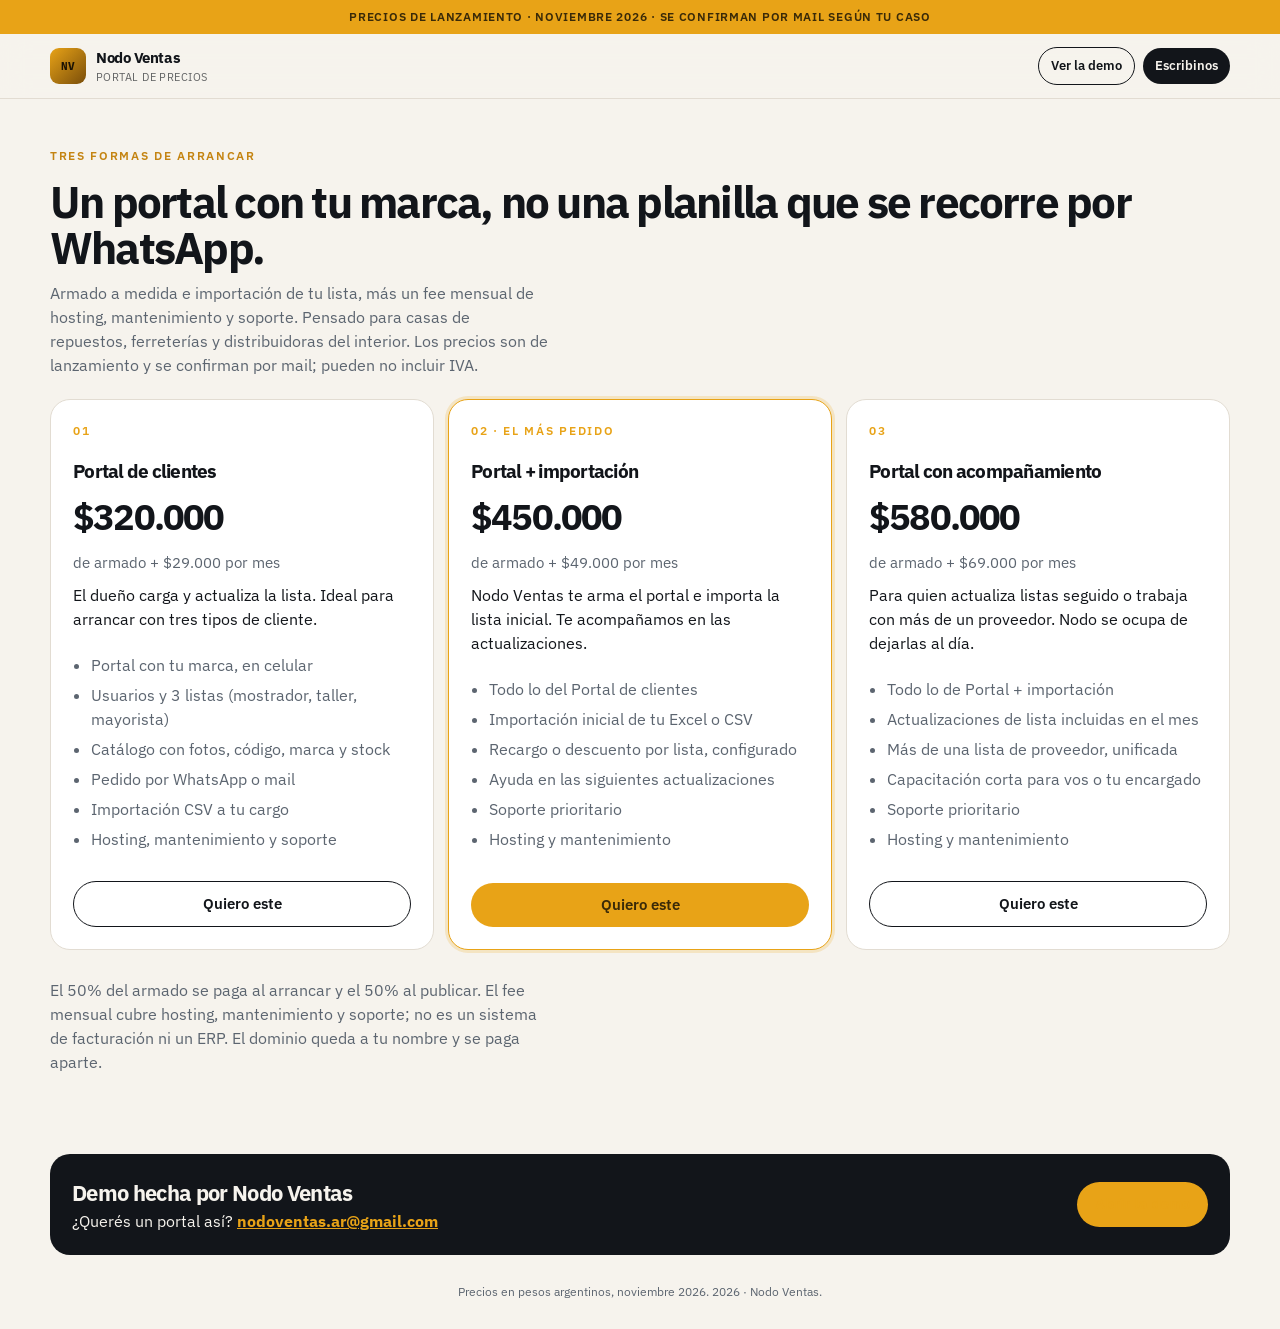
==== oferta/index.html @ 2b9c000d "Publicar demo del portal de precios Repuestos del Norte" ====
<!DOCTYPE html>
<html lang="es-AR">
<head>
  <meta charset="utf-8">
  <meta name="viewport" content="width=device-width, initial-scale=1">
  <title>Oferta · Portal de precios — Nodo Ventas</title>
  <meta name="description" content="Tres paquetes para un portal de precios con listas por cliente: armado y fee mensual. Precios de lanzamiento en pesos.">
  <meta name="robots" content="noindex, nofollow">
  <link rel="icon" href="../favicon.svg" type="image/svg+xml">
  <link rel="preconnect" href="https://fonts.googleapis.com">
  <link rel="preconnect" href="https://fonts.gstatic.com" crossorigin>
  <link href="https://fonts.googleapis.com/css2?family=IBM+Plex+Mono:wght@400;600;700&family=IBM+Plex+Sans:wght@400;500;600;700&display=swap" rel="stylesheet">
  <link rel="stylesheet" href="../css/app.css">
</head>
<body>
  <div class="ribbon">Precios de lanzamiento · Noviembre 2026 · Se confirman por mail según tu caso</div>
  <header class="app-head">
    <div class="wrap">
      <div class="row">
        <a class="brand" href="../">
          <span class="mark">NV</span>
          <span><b>Nodo Ventas</b><small>Portal de precios</small></span>
        </a>
        <div class="who" style="margin-left:auto">
          <a class="btn btn-ghost btn-sm" href="../">Ver la demo</a>
          <a class="btn btn-primary btn-sm" href="mailto:nodoventas.ar@gmail.com?subject=Portal%20de%20precios">Escribinos</a>
        </div>
      </div>
    </div>
  </header>
  <main>
    <section class="compare">
      <div class="wrap">
        <p class="kicker" style="color:var(--amber)">Tres formas de arrancar</p>
        <h2>Un portal con tu marca, no una planilla que se recorre por WhatsApp.</h2>
        <p class="sub">Armado a medida e importación de tu lista, más un fee mensual de hosting, mantenimiento y soporte. Pensado para casas de repuestos, ferreterías y distribuidoras del interior. Los precios son de lanzamiento y se confirman por mail; pueden no incluir IVA.</p>
        <div class="plans">
          <article class="plan">
            <p class="kicker">01</p>
            <h3>Portal de clientes</h3>
            <div class="price">$320.000</div>
            <div class="fee">de armado + $29.000 por mes</div>
            <p>El dueño carga y actualiza la lista. Ideal para arrancar con tres tipos de cliente.</p>
            <ul>
              <li>Portal con tu marca, en celular</li>
              <li>Usuarios y 3 listas (mostrador, taller, mayorista)</li>
              <li>Catálogo con fotos, código, marca y stock</li>
              <li>Pedido por WhatsApp o mail</li>
              <li>Importación CSV a tu cargo</li>
              <li>Hosting, mantenimiento y soporte</li>
            </ul>
            <a class="btn btn-ghost" href="mailto:nodoventas.ar@gmail.com?subject=Paquete%20Portal%20de%20clientes">Quiero este</a>
          </article>
          <article class="plan featured">
            <p class="kicker">02 · El más pedido</p>
            <h3>Portal + importación</h3>
            <div class="price">$450.000</div>
            <div class="fee">de armado + $49.000 por mes</div>
            <p>Nodo Ventas te arma el portal e importa la lista inicial. Te acompañamos en las actualizaciones.</p>
            <ul>
              <li>Todo lo del Portal de clientes</li>
              <li>Importación inicial de tu Excel o CSV</li>
              <li>Recargo o descuento por lista, configurado</li>
              <li>Ayuda en las siguientes actualizaciones</li>
              <li>Soporte prioritario</li>
              <li>Hosting y mantenimiento</li>
            </ul>
            <a class="btn btn-amber" href="mailto:nodoventas.ar@gmail.com?subject=Paquete%20Portal%20+%20importacion">Quiero este</a>
          </article>
          <article class="plan">
            <p class="kicker">03</p>
            <h3>Portal con acompañamiento</h3>
            <div class="price">$580.000</div>
            <div class="fee">de armado + $69.000 por mes</div>
            <p>Para quien actualiza listas seguido o trabaja con más de un proveedor. Nodo se ocupa de dejarlas al día.</p>
            <ul>
              <li>Todo lo de Portal + importación</li>
              <li>Actualizaciones de lista incluidas en el mes</li>
              <li>Más de una lista de proveedor, unificada</li>
              <li>Capacitación corta para vos o tu encargado</li>
              <li>Soporte prioritario</li>
              <li>Hosting y mantenimiento</li>
            </ul>
            <a class="btn btn-ghost" href="mailto:nodoventas.ar@gmail.com?subject=Paquete%20Portal%20con%20acompanamiento">Quiero este</a>
          </article>
        </div>
        <p class="sub" style="margin-top:28px">El 50% del armado se paga al arrancar y el 50% al publicar. El fee mensual cubre hosting, mantenimiento y soporte; no es un sistema de facturación ni un ERP. El dominio queda a tu nombre y se paga aparte.</p>
      </div>
    </section>
  </main>
  <footer class="wrap">
    <div class="nodo">
      <div>
        <strong>Demo hecha por Nodo Ventas</strong>
        <span>¿Querés un portal así? <a href="mailto:nodoventas.ar@gmail.com">nodoventas.ar@gmail.com</a></span>
      </div>
      <a class="btn btn-amber" href="../">Abrir la demo</a>
    </div>
    <p class="fine">Precios en pesos argentinos, noviembre 2026. 2026 · Nodo Ventas.</p>
  </footer>
</body>
</html>
---- css/app.css ----
:root {
  --ink: #12151a;
  --ink-2: #1c222b;
  --paper: #f6f3ed;
  --paper-2: #fffdf9;
  --muted: #5c6570;
  --line: #e2dcd2;
  --amber: #c48412;
  --amber-2: #e8a317;
  --amber-ink: #3a2a08;
  --steel: #2b5d7a;
  --ok: #1f7a4d;
  --warn: #9a4b12;
  --danger: #b42318;
  --shadow: 0 16px 40px rgba(18, 21, 26, 0.12);
  --radius: 14px;
  --font: "IBM Plex Sans", "Segoe UI", sans-serif;
  --mono: "IBM Plex Mono", ui-monospace, monospace;
  --max: 1180px;
}
*, *::before, *::after { box-sizing: border-box; }
html { scroll-behavior: smooth; }
html, body { margin: 0; padding: 0; }
body {
  font-family: var(--font);
  color: var(--ink);
  background: var(--paper);
  font-size: 16px;
  line-height: 1.5;
  -webkit-font-smoothing: antialiased;
}
body.dark {
  background: var(--ink);
  color: var(--paper);
}
img { max-width: 100%; display: block; }
button, input, select { font: inherit; color: inherit; }
button { cursor: pointer; }
a { color: inherit; }
h1, h2, h3 { margin: 0; letter-spacing: -0.04em; line-height: 1.05; }
p { margin: 0; }

.skip { position: absolute; left: 12px; top: -40px; background: var(--amber-2); color: var(--ink); padding: 8px 12px; border-radius: 8px; z-index: 20; }
.skip:focus { top: 12px; }

.ribbon {
  background: var(--amber-2);
  color: var(--amber-ink);
  text-align: center;
  font-size: 12px;
  font-weight: 600;
  letter-spacing: 0.06em;
  text-transform: uppercase;
  padding: 8px 16px;
}

.wrap { width: min(var(--max), calc(100% - 32px)); margin-inline: auto; }

.btn {
  display: inline-flex; align-items: center; justify-content: center; gap: 8px;
  border: 0; border-radius: 999px; padding: 11px 18px;
  font-weight: 600; text-decoration: none; font-size: 15px;
  transition: transform 0.12s ease, background 0.12s ease;
}
.btn:active { transform: scale(0.98); }
.btn-primary { background: var(--ink); color: var(--paper); }
.btn-amber { background: var(--amber-2); color: var(--amber-ink); }
.btn-ghost { background: transparent; border: 1px solid currentColor; }
.btn-wa { background: #25d366; color: #062; }
.btn-mail { background: var(--steel); color: #fff; }
.btn[disabled] { opacity: 0.45; cursor: not-allowed; }
.btn-sm { padding: 8px 12px; font-size: 13px; }

.hero-dark { background: var(--ink); color: var(--paper); position: relative; overflow: hidden; }
.hero-dark::after {
  content: ""; position: absolute; right: -120px; top: -80px; width: 420px; height: 420px;
  background: radial-gradient(circle, rgba(232,163,23,.28), transparent 62%);
  pointer-events: none;
}
.topbar {
  display: flex; justify-content: space-between; align-items: center;
  padding: 16px 0; gap: 12px;
}
.brand { display: flex; align-items: center; gap: 10px; text-decoration: none; }
.mark {
  width: 36px; height: 36px; border-radius: 9px;
  background: linear-gradient(135deg, var(--amber-2), #7a4e0a);
  display: grid; place-items: center;
  font-family: var(--mono); font-size: 11px; font-weight: 700; color: #1a1204;
}
.brand b { display: block; font-size: 15px; letter-spacing: -0.03em; }
.brand small { display: block; font-size: 11px; opacity: 0.65; letter-spacing: 0.04em; text-transform: uppercase; }

.hero-grid { display: grid; grid-template-columns: 1.15fr 0.85fr; gap: 36px; padding: 28px 0 64px; align-items: start; }
.kicker { font-size: 12px; letter-spacing: 0.14em; text-transform: uppercase; color: var(--amber-2); font-weight: 600; margin-bottom: 14px; }
.hero-grid h1 { font-size: clamp(40px, 6vw, 72px); max-width: 14ch; }
.lead { margin: 18px 0 22px; max-width: 42ch; color: #cfc8bc; font-size: 18px; }

.login-card {
  background: var(--paper-2); color: var(--ink);
  border-radius: 22px; padding: 22px; box-shadow: var(--shadow); position: relative; z-index: 1;
}
.login-card h2 { font-size: 24px; margin-bottom: 6px; }
.login-card .hint { color: var(--muted); font-size: 14px; margin-bottom: 16px; }
label { display: block; font-size: 13px; margin: 10px 0 5px; color: var(--muted); }
input, select {
  width: 100%; border: 1px solid var(--line); border-radius: 12px;
  padding: 11px 12px; background: #fff; outline: none;
}
input:focus, select:focus { border-color: var(--amber); box-shadow: 0 0 0 3px rgba(232,163,23,.25); }
.demo-users { display: grid; gap: 8px; margin: 14px 0; }
.chip {
  display: flex; justify-content: space-between; align-items: center; gap: 8px;
  border: 1px solid var(--line); border-radius: 12px; padding: 10px 12px;
  background: var(--paper); cursor: pointer; text-align: left; width: 100%;
}
.chip:hover, .chip:focus-visible { border-color: var(--amber); }
.chip b { font-family: var(--mono); font-size: 13px; }
.chip span { font-size: 12px; color: var(--muted); }
.err { color: var(--danger); font-size: 13px; min-height: 1.2em; margin-top: 8px; }

.compare { padding: 48px 0; }
.compare h2 { font-size: clamp(28px, 5vw, 44px); margin-bottom: 10px; }
.compare .sub { color: var(--muted); margin-bottom: 22px; max-width: 50ch; }
.price-table { width: 100%; border-collapse: collapse; background: var(--paper-2); border-radius: 16px; overflow: hidden; }
.price-table th, .price-table td { padding: 14px 16px; text-align: left; border-bottom: 1px solid var(--line); }
.price-table th { font-size: 12px; letter-spacing: 0.08em; text-transform: uppercase; color: var(--muted); font-weight: 600; }
.price-table .mono { font-family: var(--mono); }
.price-table .amt { font-weight: 700; font-variant-numeric: tabular-nums; }
.price-table tr:last-child td { border-bottom: 0; }
.tag { font-size: 11px; font-weight: 700; letter-spacing: 0.06em; text-transform: uppercase; border-radius: 999px; padding: 3px 8px; }
.tag-t { background: #e8f3ff; color: var(--steel); }
.tag-m { background: #e9f7ef; color: var(--ok); }
.tag-c { background: #f4eee3; color: var(--amber-ink); }

.steps { display: grid; grid-template-columns: repeat(3, 1fr); gap: 12px; padding-bottom: 48px; }
.step { background: var(--paper-2); border: 1px solid var(--line); border-radius: 16px; padding: 18px; }
.step i { font-family: var(--mono); color: var(--amber); font-style: normal; font-weight: 700; }
.step h3 { font-size: 20px; margin: 8px 0; }

.nodo {
  background: var(--ink); color: var(--paper); border-radius: 20px;
  padding: 22px; display: flex; justify-content: space-between; align-items: center; gap: 12px; flex-wrap: wrap;
  margin: 10px 0 28px;
}
.nodo strong { display: block; font-size: 22px; letter-spacing: -0.03em; }
.nodo a { color: var(--amber-2); font-weight: 700; }
.fine { text-align: center; font-size: 12px; color: var(--muted); padding-bottom: 28px; }

.app-head {
  position: sticky; top: 0; z-index: 30;
  background: rgba(246,243,237,.92); backdrop-filter: blur(14px);
  border-bottom: 1px solid var(--line);
}
.app-head .row { display: flex; align-items: center; gap: 10px; min-height: 64px; }
.search { flex: 1; display: flex; align-items: center; gap: 8px; }
.search input { background: #fff; }
.who { display: flex; align-items: center; gap: 8px; font-size: 13px; }
.badge-list {
  font-family: var(--mono); font-size: 11px; font-weight: 700;
  background: var(--ink); color: var(--paper); border-radius: 999px; padding: 5px 9px; white-space: nowrap;
}
.filters { display: flex; gap: 8px; flex-wrap: wrap; padding: 10px 0 16px; }
.filters select { width: auto; background: #fff; padding: 8px 10px; }

.grid {
  display: grid; grid-template-columns: repeat(auto-fill, minmax(220px, 1fr)); gap: 12px; padding-bottom: 100px;
}
.card {
  background: var(--paper-2); border: 1px solid var(--line); border-radius: 16px; overflow: hidden;
  display: flex; flex-direction: column;
}
.card .pic { aspect-ratio: 1; background: #ece7de; }
.card .pic img { width: 100%; height: 100%; object-fit: cover; }
.card .body { padding: 12px 12px 14px; display: flex; flex-direction: column; gap: 6px; flex: 1; }
.sku { font-family: var(--mono); font-size: 11px; color: var(--muted); }
.card h3 { font-size: 16px; letter-spacing: -0.03em; }
.meta { font-size: 12px; color: var(--muted); }
.price { font-size: 22px; font-weight: 700; font-variant-numeric: tabular-nums; letter-spacing: -0.03em; }
.stock { font-size: 12px; }
.stock.ok { color: var(--ok); }
.stock.low { color: var(--warn); }
.stock.out { color: var(--danger); }
.qtyrow { display: flex; gap: 6px; margin-top: auto; }
.qtyrow input { width: 64px; text-align: center; padding: 8px; }

.cart-btn { position: relative; }
.cart-count {
  position: absolute; top: -6px; right: -6px;
  background: var(--amber-2); color: var(--amber-ink);
  font-size: 11px; font-weight: 700; border-radius: 99px; min-width: 18px; height: 18px;
  display: grid; place-items: center; padding: 0 4px;
}

.drawer-bg[hidden], .modal[hidden] { display: none !important; }
.drawer-bg, .modal {
  position: fixed; inset: 0; background: rgba(18,21,26,.5); z-index: 50;
  display: grid; place-items: end;
}
.drawer, .sheet {
  width: min(440px, 100%); background: var(--paper-2);
  border-radius: 20px 20px 0 0; padding: 18px 18px 28px;
  max-height: 92vh; overflow: auto;
}
@media (min-width: 800px) {
  .drawer-bg { place-items: center end; }
  .drawer { height: 100vh; max-height: 100vh; border-radius: 0; }
  .modal { place-items: center; }
  .sheet { border-radius: 20px; }
}
.cart-item { display: grid; grid-template-columns: 1fr auto; gap: 8px; padding: 12px 0; border-bottom: 1px solid var(--line); }
.cart-total { display: flex; justify-content: space-between; font-size: 20px; font-weight: 700; margin: 14px 0; }
.preview {
  background: var(--paper); border-radius: 12px; padding: 12px;
  font-family: var(--mono); font-size: 12px; white-space: pre-wrap; color: var(--ink-2);
}

.tabs { display: flex; gap: 6px; flex-wrap: wrap; padding: 16px 0; }
.tab { border: 1px solid var(--line); background: #fff; border-radius: 999px; padding: 8px 14px; }
.tab[aria-selected="true"] { background: var(--ink); color: var(--paper); border-color: var(--ink); }
.panel { display: none; }
.panel.active { display: block; }
.table-wrap { overflow: auto; border: 1px solid var(--line); border-radius: 14px; background: #fff; }
table.data { width: 100%; border-collapse: collapse; font-size: 14px; }
table.data th, table.data td { padding: 10px 12px; text-align: left; border-bottom: 1px solid var(--line); white-space: nowrap; }
table.data th { font-size: 11px; letter-spacing: 0.06em; text-transform: uppercase; color: var(--muted); }
.form-grid { display: grid; grid-template-columns: repeat(2, 1fr); gap: 10px; margin: 14px 0 20px; }
.form-grid label { margin-top: 0; }
.form-grid .full { grid-column: 1 / -1; }
.drop {
  border: 1.5px dashed var(--line); border-radius: 16px; padding: 22px; text-align: center; background: #fff;
}
.drop.over { border-color: var(--amber); background: #fff8ea; }
.rates { display: grid; grid-template-columns: repeat(3, 1fr); gap: 10px; }
.rate-card { background: #fff; border: 1px solid var(--line); border-radius: 14px; padding: 14px; }
.rate-card b { display: block; margin-bottom: 8px; }

.plans { display: grid; grid-template-columns: repeat(3, 1fr); gap: 14px; }
.plan { background: #fff; border: 1px solid var(--line); border-radius: 20px; padding: 22px; display: flex; flex-direction: column; gap: 8px; }
.plan.featured { border-color: var(--amber-2); box-shadow: 0 0 0 3px rgba(232,163,23,.2); }
.plan .price { font-size: 36px; letter-spacing: -0.05em; }
.plan .fee { color: var(--muted); font-size: 15px; }
.plan ul { margin: 8px 0 16px; padding: 0 0 0 18px; color: var(--muted); flex: 1; }
.plan li { margin: 6px 0; }

@media (max-width: 860px) {
  .hero-grid, .steps, .plans, .rates, .form-grid { grid-template-columns: 1fr; }
  .who span.hide-sm { display: none; }
  .app-head .row { flex-wrap: wrap; padding: 8px 0; }
  .search { order: 3; flex-basis: 100%; }
}
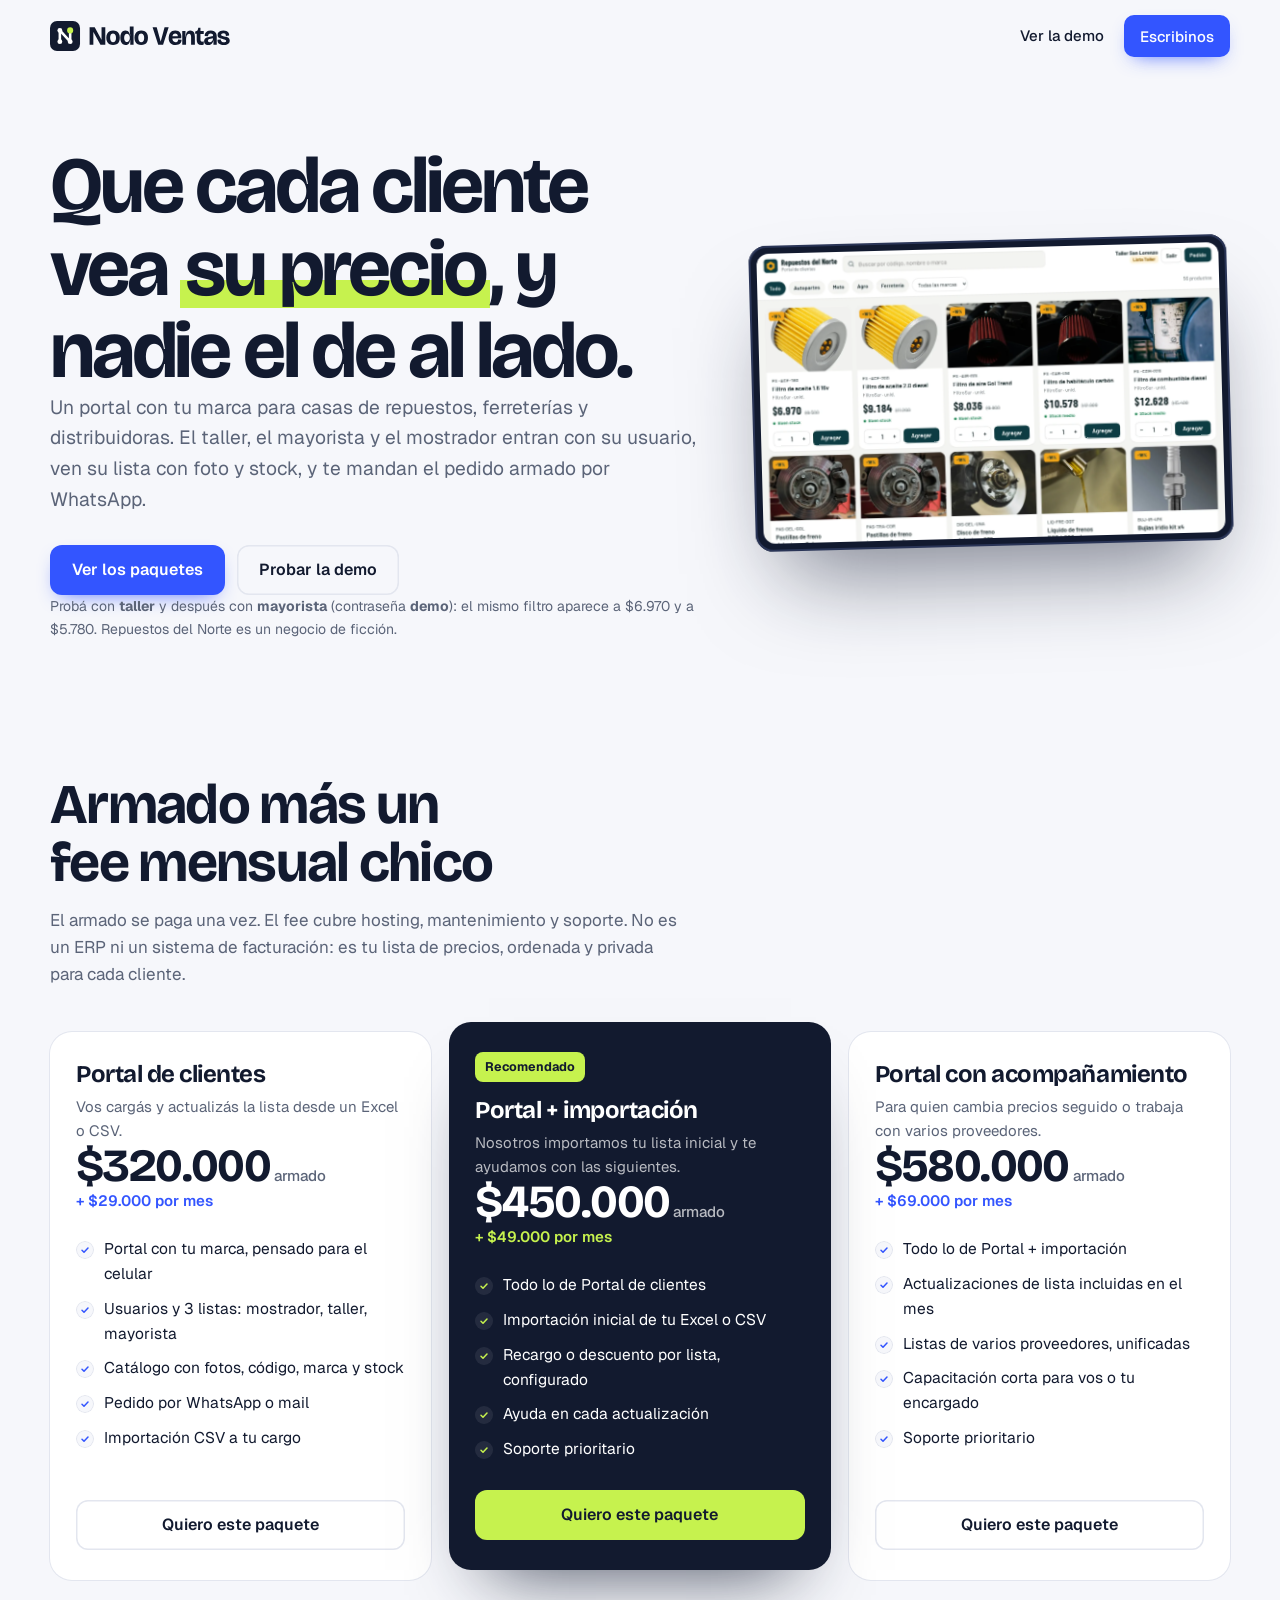
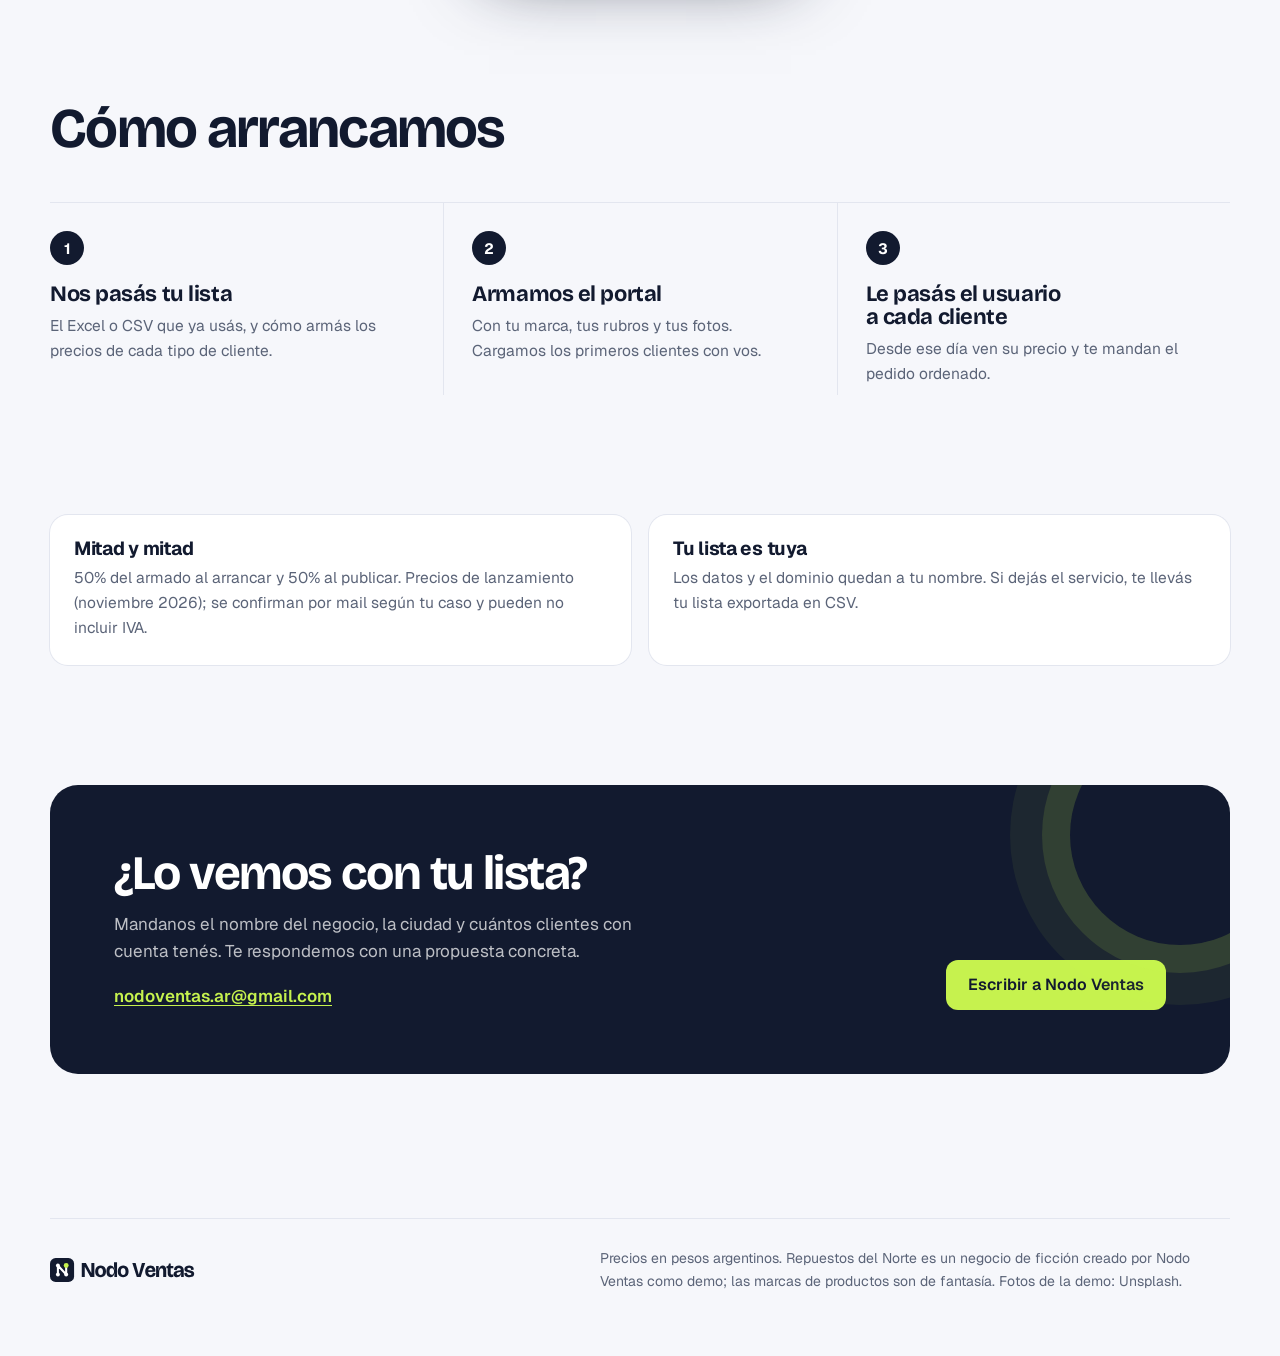
==== commit 4e39dceb: "Rediseño v2: fotos reales de producto, catálogo nuevo, pedido con pantalla de WhatsApp, oferta con m" ====
--- a/oferta/index.html
+++ b/oferta/index.html
@@ -3,100 +3,138 @@
 <head>
   <meta charset="utf-8">
   <meta name="viewport" content="width=device-width, initial-scale=1">
-  <title>Oferta · Portal de precios — Nodo Ventas</title>
-  <meta name="description" content="Tres paquetes para un portal de precios con listas por cliente: armado y fee mensual. Precios de lanzamiento en pesos.">
+  <title>Portal de precios para casas de repuestos · Nodo Ventas</title>
+  <meta name="description" content="Nodo Ventas arma portales de precios para casas de repuestos, ferreterías y distribuidoras del interior: cada cliente entra con su usuario, ve su lista con fotos y manda el pedido por WhatsApp. Armado más fee mensual.">
   <meta name="robots" content="noindex, nofollow">
-  <link rel="icon" href="../favicon.svg" type="image/svg+xml">
+  <meta name="theme-color" content="#F6F7FB">
+  <link rel="icon" href="../img/nodo/favicon.svg" type="image/svg+xml">
   <link rel="preconnect" href="https://fonts.googleapis.com">
   <link rel="preconnect" href="https://fonts.gstatic.com" crossorigin>
-  <link href="https://fonts.googleapis.com/css2?family=IBM+Plex+Mono:wght@400;600;700&family=IBM+Plex+Sans:wght@400;500;600;700&display=swap" rel="stylesheet">
-  <link rel="stylesheet" href="../css/app.css">
+  <link href="https://fonts.googleapis.com/css2?family=Bricolage+Grotesque:opsz,wght@12..96,600..800&family=Geist:wght@400..700&display=swap" rel="stylesheet">
+  <link rel="stylesheet" href="../nodo.css">
 </head>
-<body>
-  <div class="ribbon">Precios de lanzamiento · Noviembre 2026 · Se confirman por mail según tu caso</div>
-  <header class="app-head">
-    <div class="wrap">
-      <div class="row">
-        <a class="brand" href="../">
-          <span class="mark">NV</span>
-          <span><b>Nodo Ventas</b><small>Portal de precios</small></span>
-        </a>
-        <div class="who" style="margin-left:auto">
-          <a class="btn btn-ghost btn-sm" href="../">Ver la demo</a>
-          <a class="btn btn-primary btn-sm" href="mailto:nodoventas.ar@gmail.com?subject=Portal%20de%20precios">Escribinos</a>
-        </div>
-      </div>
+<body class="nv">
+  <header class="nv-header">
+    <div class="nv-wrap">
+      <a class="nv-logo" href="./"><img src="../img/nodo/nodo-ventas-logo.svg" alt="Nodo Ventas" width="182" height="30"></a>
+      <nav class="nv-nav">
+        <a class="nv-hide-sm" href="../">Ver la demo</a>
+        <a class="nv-btn nv-btn-primary" href="mailto:nodoventas.ar@gmail.com?subject=Portal%20de%20precios%20para%20mi%20negocio">Escribinos</a>
+      </nav>
     </div>
   </header>
+
   <main>
-    <section class="compare">
-      <div class="wrap">
-        <p class="kicker" style="color:var(--amber)">Tres formas de arrancar</p>
-        <h2>Un portal con tu marca, no una planilla que se recorre por WhatsApp.</h2>
-        <p class="sub">Armado a medida e importación de tu lista, más un fee mensual de hosting, mantenimiento y soporte. Pensado para casas de repuestos, ferreterías y distribuidoras del interior. Los precios son de lanzamiento y se confirman por mail; pueden no incluir IVA.</p>
-        <div class="plans">
-          <article class="plan">
-            <p class="kicker">01</p>
+    <section class="nv-hero">
+      <div class="nv-wrap">
+        <div>
+          <h1>Que cada cliente vea <span class="nv-mark">su precio</span>, y nadie el de al lado.</h1>
+          <p class="nv-lead">Un portal con tu marca para casas de repuestos, ferreterías y distribuidoras. El taller, el mayorista y el mostrador entran con su usuario, ven su lista con foto y stock, y te mandan el pedido armado por WhatsApp.</p>
+          <div class="nv-cta-row">
+            <a class="nv-btn nv-btn-primary" href="#paquetes">Ver los paquetes</a>
+            <a class="nv-btn nv-btn-line" href="../">Probar la demo</a>
+          </div>
+          <p class="nv-note">Probá con <b>taller</b> y después con <b>mayorista</b> (contraseña <b>demo</b>): el mismo filtro aparece a $6.970 y a $5.780. Repuestos del Norte es un negocio de ficción.</p>
+        </div>
+        <div class="nv-device nv-device-wide"><img src="../img/nodo/demo-catalogo.webp" alt="Catálogo del portal con precios de la lista taller" width="1280" height="820"></div>
+      </div>
+    </section>
+
+    <section class="nv-section" id="paquetes">
+      <div class="nv-wrap">
+        <div class="nv-head">
+          <h2>Armado más un fee mensual chico</h2>
+          <p>El armado se paga una vez. El fee cubre hosting, mantenimiento y soporte. No es un ERP ni un sistema de facturación: es tu lista de precios, ordenada y privada para cada cliente.</p>
+        </div>
+        <div class="nv-plans">
+          <article class="nv-plan">
             <h3>Portal de clientes</h3>
-            <div class="price">$320.000</div>
-            <div class="fee">de armado + $29.000 por mes</div>
-            <p>El dueño carga y actualiza la lista. Ideal para arrancar con tres tipos de cliente.</p>
+            <p class="nv-for">Vos cargás y actualizás la lista desde un Excel o CSV.</p>
+            <p class="nv-price">$320.000<small>armado</small></p>
+            <p class="nv-fee">+ $29.000 por mes</p>
             <ul>
-              <li>Portal con tu marca, en celular</li>
-              <li>Usuarios y 3 listas (mostrador, taller, mayorista)</li>
+              <li>Portal con tu marca, pensado para el celular</li>
+              <li>Usuarios y 3 listas: mostrador, taller, mayorista</li>
               <li>Catálogo con fotos, código, marca y stock</li>
               <li>Pedido por WhatsApp o mail</li>
               <li>Importación CSV a tu cargo</li>
-              <li>Hosting, mantenimiento y soporte</li>
             </ul>
-            <a class="btn btn-ghost" href="mailto:nodoventas.ar@gmail.com?subject=Paquete%20Portal%20de%20clientes">Quiero este</a>
+            <a class="nv-btn nv-btn-line" href="mailto:nodoventas.ar@gmail.com?subject=Paquete%20Portal%20de%20clientes">Quiero este paquete</a>
           </article>
-          <article class="plan featured">
-            <p class="kicker">02 · El más pedido</p>
+          <article class="nv-plan nv-featured">
+            <span class="nv-flag">Recomendado</span>
             <h3>Portal + importación</h3>
-            <div class="price">$450.000</div>
-            <div class="fee">de armado + $49.000 por mes</div>
-            <p>Nodo Ventas te arma el portal e importa la lista inicial. Te acompañamos en las actualizaciones.</p>
+            <p class="nv-for">Nosotros importamos tu lista inicial y te ayudamos con las siguientes.</p>
+            <p class="nv-price">$450.000<small>armado</small></p>
+            <p class="nv-fee">+ $49.000 por mes</p>
             <ul>
-              <li>Todo lo del Portal de clientes</li>
+              <li>Todo lo de Portal de clientes</li>
               <li>Importación inicial de tu Excel o CSV</li>
               <li>Recargo o descuento por lista, configurado</li>
-              <li>Ayuda en las siguientes actualizaciones</li>
+              <li>Ayuda en cada actualización</li>
               <li>Soporte prioritario</li>
-              <li>Hosting y mantenimiento</li>
             </ul>
-            <a class="btn btn-amber" href="mailto:nodoventas.ar@gmail.com?subject=Paquete%20Portal%20+%20importacion">Quiero este</a>
+            <a class="nv-btn nv-btn-lime" href="mailto:nodoventas.ar@gmail.com?subject=Paquete%20Portal%20%2B%20importacion">Quiero este paquete</a>
           </article>
-          <article class="plan">
-            <p class="kicker">03</p>
+          <article class="nv-plan">
             <h3>Portal con acompañamiento</h3>
-            <div class="price">$580.000</div>
-            <div class="fee">de armado + $69.000 por mes</div>
-            <p>Para quien actualiza listas seguido o trabaja con más de un proveedor. Nodo se ocupa de dejarlas al día.</p>
+            <p class="nv-for">Para quien cambia precios seguido o trabaja con varios proveedores.</p>
+            <p class="nv-price">$580.000<small>armado</small></p>
+            <p class="nv-fee">+ $69.000 por mes</p>
             <ul>
               <li>Todo lo de Portal + importación</li>
               <li>Actualizaciones de lista incluidas en el mes</li>
-              <li>Más de una lista de proveedor, unificada</li>
+              <li>Listas de varios proveedores, unificadas</li>
               <li>Capacitación corta para vos o tu encargado</li>
               <li>Soporte prioritario</li>
-              <li>Hosting y mantenimiento</li>
             </ul>
-            <a class="btn btn-ghost" href="mailto:nodoventas.ar@gmail.com?subject=Paquete%20Portal%20con%20acompanamiento">Quiero este</a>
+            <a class="nv-btn nv-btn-line" href="mailto:nodoventas.ar@gmail.com?subject=Paquete%20Portal%20con%20acompanamiento">Quiero este paquete</a>
           </article>
         </div>
-        <p class="sub" style="margin-top:28px">El 50% del armado se paga al arrancar y el 50% al publicar. El fee mensual cubre hosting, mantenimiento y soporte; no es un sistema de facturación ni un ERP. El dominio queda a tu nombre y se paga aparte.</p>
+      </div>
+    </section>
+
+    <section class="nv-section" style="padding-top:24px">
+      <div class="nv-wrap">
+        <div class="nv-head"><h2>Cómo arrancamos</h2></div>
+        <div class="nv-steps">
+          <div class="nv-step"><h3>Nos pasás tu lista</h3><p>El Excel o CSV que ya usás, y cómo armás los precios de cada tipo de cliente.</p></div>
+          <div class="nv-step"><h3>Armamos el portal</h3><p>Con tu marca, tus rubros y tus fotos. Cargamos los primeros clientes con vos.</p></div>
+          <div class="nv-step"><h3>Le pasás el usuario a cada cliente</h3><p>Desde ese día ven su precio y te mandan el pedido ordenado.</p></div>
+        </div>
+      </div>
+    </section>
+
+    <section class="nv-section" style="padding-top:24px">
+      <div class="nv-wrap nv-terms">
+        <div class="nv-term"><h3>Mitad y mitad</h3><p>50% del armado al arrancar y 50% al publicar. Precios de lanzamiento (noviembre 2026); se confirman por mail según tu caso y pueden no incluir IVA.</p></div>
+        <div class="nv-term"><h3>Tu lista es tuya</h3><p>Los datos y el dominio quedan a tu nombre. Si dejás el servicio, te llevás tu lista exportada en CSV.</p></div>
+      </div>
+    </section>
+
+    <section class="nv-section" style="padding-top:24px">
+      <div class="nv-wrap">
+        <div class="nv-cta">
+          <div>
+            <h2>¿Lo vemos con tu lista?</h2>
+            <p>Mandanos el nombre del negocio, la ciudad y cuántos clientes con cuenta tenés. Te respondemos con una propuesta concreta.</p>
+            <a class="nv-mail" href="mailto:nodoventas.ar@gmail.com">nodoventas.ar@gmail.com</a>
+          </div>
+          <a class="nv-btn nv-btn-lime" href="mailto:nodoventas.ar@gmail.com?subject=Portal%20de%20precios%20para%20mi%20negocio">Escribir a Nodo Ventas</a>
+        </div>
       </div>
     </section>
   </main>
-  <footer class="wrap">
-    <div class="nodo">
-      <div>
-        <strong>Demo hecha por Nodo Ventas</strong>
-        <span>¿Querés un portal así? <a href="mailto:nodoventas.ar@gmail.com">nodoventas.ar@gmail.com</a></span>
-      </div>
-      <a class="btn btn-amber" href="../">Abrir la demo</a>
+
+  <footer class="nv-footer">
+    <div class="nv-wrap">
+      <img src="../img/nodo/nodo-ventas-logo.svg" alt="Nodo Ventas" width="146" height="24">
+      <p class="nv-disclaimer">Precios en pesos argentinos. Repuestos del Norte es un negocio de ficción creado por Nodo Ventas como demo; las marcas de productos son de fantasía. Fotos de la demo: Unsplash.</p>
     </div>
-    <p class="fine">Precios en pesos argentinos, noviembre 2026. 2026 · Nodo Ventas.</p>
   </footer>
+  <script>
+    const h = document.querySelector(".nv-header");
+    addEventListener("scroll", () => h.classList.toggle("scrolled", scrollY > 8), { passive: true });
+  </script>
 </body>
 </html>
--- a/nodo.css
+++ b/nodo.css
@@ -0,0 +1,111 @@
+/* Nodo Ventas — sistema visual (oferta) */
+:root {
+  --nv-ink: #121A2F;
+  --nv-ink-2: #1D2742;
+  --nv-cobalt: #3355FF;
+  --nv-cobalt-ink: #2443E0;
+  --nv-lime: #C6F24E;
+  --nv-paper: #F6F7FB;
+  --nv-white: #FFFFFF;
+  --nv-slate: #5B6478;
+  --nv-line: #E3E6EF;
+  --nv-display: "Bricolage Grotesque", "Helvetica Neue", Arial, sans-serif;
+  --nv-body: "Geist", "Helvetica Neue", Arial, sans-serif;
+  --nv-max: 1180px;
+  --nv-ease: cubic-bezier(.16, 1, .3, 1);
+}
+*, *::before, *::after { box-sizing: border-box; }
+html { scroll-behavior: smooth; -webkit-text-size-adjust: 100%; }
+@media (prefers-reduced-motion: reduce) { html { scroll-behavior: auto; } *, *::before, *::after { animation: none !important; transition: none !important; } }
+body.nv { margin: 0; background: var(--nv-paper); color: var(--nv-ink); font-family: var(--nv-body); font-size: 17px; line-height: 1.6; -webkit-font-smoothing: antialiased; }
+.nv ::selection { background: var(--nv-lime); color: var(--nv-ink); }
+.nv img { max-width: 100%; display: block; }
+.nv a { color: inherit; text-underline-offset: .2em; }
+.nv :focus-visible { outline: 3px solid var(--nv-cobalt); outline-offset: 3px; border-radius: 6px; }
+.nv h1, .nv h2, .nv h3 { font-family: var(--nv-display); margin: 0; line-height: 1.04; letter-spacing: -0.03em; font-weight: 700; text-wrap: balance; }
+.nv p { margin: 0; }
+.nv-wrap { width: min(var(--nv-max), calc(100% - 40px)); margin-inline: auto; }
+
+.nv-header { position: sticky; top: 0; z-index: 30; background: rgba(246,247,251,.86); backdrop-filter: saturate(1.5) blur(12px); border-bottom: 1px solid transparent; transition: border-color .3s; }
+.nv-header.scrolled { border-bottom-color: var(--nv-line); }
+.nv-header .nv-wrap { display: flex; align-items: center; justify-content: space-between; min-height: 72px; gap: 16px; }
+.nv-logo img { height: 30px; width: auto; }
+.nv-nav { display: flex; gap: 6px; align-items: center; }
+.nv-nav a { text-decoration: none; font-size: 15px; font-weight: 500; padding: 9px 14px; border-radius: 10px; }
+.nv-nav a:hover { background: rgba(18,26,47,.06); }
+@media (max-width: 560px) { .nv-nav .nv-hide-sm { display: none; } .nv-logo img { height: 26px; } }
+
+.nv-btn { display: inline-flex; align-items: center; justify-content: center; gap: 8px; min-height: 50px; padding: 0 22px; border-radius: 12px; border: 0; font: 600 16px/1 var(--nv-body); text-decoration: none; cursor: pointer; transition: background .2s, transform .2s var(--nv-ease), box-shadow .2s; }
+.nv-btn:active { transform: scale(.98); }
+.nv-nav .nv-btn { min-height: 42px; padding: 0 16px; font-size: 15px; }
+.nv-btn-primary { background: var(--nv-cobalt); color: #fff !important; box-shadow: 0 8px 20px -10px rgba(51,85,255,.9); }
+.nv-btn-primary:hover { background: var(--nv-cobalt-ink) !important; }
+.nv .nv-btn-ink { background: var(--nv-ink); color: #fff; }
+.nv-btn-ink:hover { background: var(--nv-ink-2); }
+.nv .nv-btn-line { background: transparent; box-shadow: inset 0 0 0 1.5px var(--nv-line); color: var(--nv-ink); }
+.nv-btn-line:hover { box-shadow: inset 0 0 0 1.5px var(--nv-ink); }
+.nv .nv-btn-lime { background: var(--nv-lime); color: var(--nv-ink); }
+.nv-btn-lime:hover { background: #B6E636; }
+
+.nv-hero { padding: 72px 0 40px; overflow: hidden; }
+.nv-hero .nv-wrap { display: grid; grid-template-columns: 1.15fr .85fr; gap: 56px; align-items: center; }
+.nv-hero h1 { font-size: clamp(42px, 6.2vw, 80px); letter-spacing: -0.04em; }
+.nv-hero h1 .nv-mark { background: linear-gradient(transparent 62%, var(--nv-lime) 62%, var(--nv-lime) 92%, transparent 92%); padding: 0 .06em; }
+.nv-lead { margin-top: 22px; font-size: clamp(17px, 1.5vw, 20px); color: var(--nv-slate); max-width: 50ch; }
+.nv-cta-row { display: flex; flex-wrap: wrap; gap: 12px; margin-top: 30px; }
+.nv-note { margin-top: 18px; font-size: 14px; color: var(--nv-slate); }
+.nv-device { position: relative; justify-self: center; width: min(330px, 80vw); aspect-ratio: 390 / 800; border-radius: 46px; padding: 11px; background: var(--nv-ink); box-shadow: 0 50px 90px -30px rgba(18,26,47,.55), inset 0 0 0 2px #2A3557; transform: rotate(3deg); animation: nv-float 1.2s var(--nv-ease) both; }
+.nv-device img { width: 100%; height: 100%; object-fit: cover; object-position: top; border-radius: 36px; }
+.nv-device-wide { width: min(560px, 100%); aspect-ratio: 1280 / 820; border-radius: 18px; padding: 8px; transform: rotate(-1.5deg); }
+.nv-device-wide img { border-radius: 12px; }
+@keyframes nv-float { from { opacity: 0; transform: translateY(40px) rotate(6deg); } }
+@media (max-width: 900px) { .nv-hero .nv-wrap { grid-template-columns: 1fr; } .nv-device { transform: rotate(2deg); width: min(280px, 72vw); } .nv-device-wide { width: 100%; } }
+
+.nv-section { padding: 96px 0; }
+.nv-head { max-width: 760px; margin-bottom: 44px; }
+.nv-head h2 { font-size: clamp(34px, 4.6vw, 56px); }
+.nv-head p { margin-top: 14px; color: var(--nv-slate); max-width: 58ch; }
+
+.nv-plans { display: grid; grid-template-columns: repeat(3, 1fr); gap: 18px; align-items: stretch; }
+.nv-plan { display: flex; flex-direction: column; background: var(--nv-white); border-radius: 22px; padding: 30px 26px; box-shadow: 0 0 0 1px var(--nv-line); }
+.nv-plan h3 { font-size: 24px; letter-spacing: -0.02em; }
+.nv-plan .nv-for { margin-top: 8px; color: var(--nv-slate); font-size: 15px; min-height: 3.2em; }
+.nv-price { margin-top: 22px; font-family: var(--nv-display); font-size: 46px; font-weight: 700; letter-spacing: -0.035em; font-variant-numeric: tabular-nums; line-height: 1; }
+.nv-price small { font-family: var(--nv-body); font-size: 15px; font-weight: 500; letter-spacing: 0; color: var(--nv-slate); margin-left: 4px; }
+.nv-fee { margin-top: 8px; font-size: 15px; font-weight: 600; color: var(--nv-cobalt); }
+.nv-plan ul { list-style: none; padding: 0; margin: 24px 0 28px; display: grid; gap: 10px; font-size: 15.5px; }
+.nv-plan li { display: flex; gap: 10px; align-items: flex-start; }
+.nv-plan li::before { content: ""; flex: 0 0 18px; height: 18px; margin-top: 4px; border-radius: 50%; background: var(--nv-paper) url("data:image/svg+xml,%3Csvg xmlns='http://www.w3.org/2000/svg' viewBox='0 0 24 24'%3E%3Cpath d='M6 12.5l4 4L18 8' fill='none' stroke='%233355FF' stroke-width='3' stroke-linecap='round' stroke-linejoin='round'/%3E%3C/svg%3E") center/12px no-repeat; box-shadow: inset 0 0 0 1px var(--nv-line); }
+.nv-plan .nv-btn { margin-top: auto; width: 100%; }
+.nv-plan.nv-featured { background: var(--nv-ink); color: #fff; box-shadow: 0 40px 70px -40px rgba(18,26,47,.8); transform: translateY(-10px); }
+.nv-featured .nv-for, .nv-featured .nv-price small { color: rgba(255,255,255,.7); }
+.nv-featured .nv-fee { color: var(--nv-lime); }
+.nv-featured li::before { background-color: rgba(255,255,255,.08); box-shadow: none; background-image: url("data:image/svg+xml,%3Csvg xmlns='http://www.w3.org/2000/svg' viewBox='0 0 24 24'%3E%3Cpath d='M6 12.5l4 4L18 8' fill='none' stroke='%23C6F24E' stroke-width='3' stroke-linecap='round' stroke-linejoin='round'/%3E%3C/svg%3E"); }
+.nv-flag { align-self: flex-start; margin-bottom: 16px; font-size: 12.5px; font-weight: 700; padding: 5px 10px; border-radius: 8px; background: var(--nv-lime); color: var(--nv-ink); }
+@media (max-width: 960px) { .nv-plans { grid-template-columns: 1fr; max-width: 520px; } .nv-plan.nv-featured { transform: none; } }
+
+.nv-steps { display: grid; grid-template-columns: repeat(3, 1fr); gap: 0; counter-reset: s; border-top: 1px solid var(--nv-line); }
+.nv-step { padding: 28px 28px 8px 0; counter-increment: s; }
+.nv-step + .nv-step { padding-left: 28px; border-left: 1px solid var(--nv-line); }
+.nv-step::before { content: counter(s); display: grid; place-items: center; width: 34px; height: 34px; border-radius: 50%; background: var(--nv-ink); color: #fff; font: 700 15px/1 var(--nv-body); margin-bottom: 18px; }
+.nv-step h3 { font-size: 22px; letter-spacing: -0.02em; }
+.nv-step p { margin-top: 8px; color: var(--nv-slate); font-size: 15.5px; }
+@media (max-width: 860px) { .nv-steps { grid-template-columns: 1fr; } .nv-step + .nv-step { padding-left: 0; border-left: 0; border-top: 1px solid var(--nv-line); } }
+
+.nv-terms { display: grid; grid-template-columns: 1fr 1fr; gap: 18px; }
+.nv-term { background: var(--nv-white); border-radius: 18px; padding: 24px; box-shadow: 0 0 0 1px var(--nv-line); }
+.nv-term h3 { font-size: 19px; letter-spacing: -0.015em; font-family: var(--nv-body); font-weight: 700; }
+.nv-term p { margin-top: 8px; color: var(--nv-slate); font-size: 15.5px; }
+@media (max-width: 760px) { .nv-terms { grid-template-columns: 1fr; } }
+
+.nv-cta { background: var(--nv-ink); color: #fff; border-radius: 28px; padding: clamp(32px, 6vw, 64px); display: grid; grid-template-columns: 1.4fr auto; gap: 32px; align-items: end; position: relative; overflow: hidden; }
+.nv-cta::after { content: ""; position: absolute; right: -60px; top: -60px; width: 220px; height: 220px; border-radius: 50%; box-shadow: 0 0 0 28px rgba(198,242,78,.12), 0 0 0 60px rgba(198,242,78,.06); }
+.nv-cta h2 { font-size: clamp(30px, 4vw, 48px); }
+.nv-cta p { margin-top: 12px; color: rgba(255,255,255,.72); max-width: 52ch; }
+.nv-cta .nv-mail { display: inline-block; margin-top: 18px; font-weight: 600; color: var(--nv-lime); }
+@media (max-width: 760px) { .nv-cta { grid-template-columns: 1fr; } }
+
+.nv-footer { padding: 48px 0 64px; color: var(--nv-slate); font-size: 14px; }
+.nv-footer .nv-wrap { display: flex; flex-wrap: wrap; justify-content: space-between; gap: 18px; align-items: center; border-top: 1px solid var(--nv-line); padding-top: 28px; }
+.nv-footer img { height: 24px; width: auto; }
+.nv-disclaimer { max-width: 70ch; }
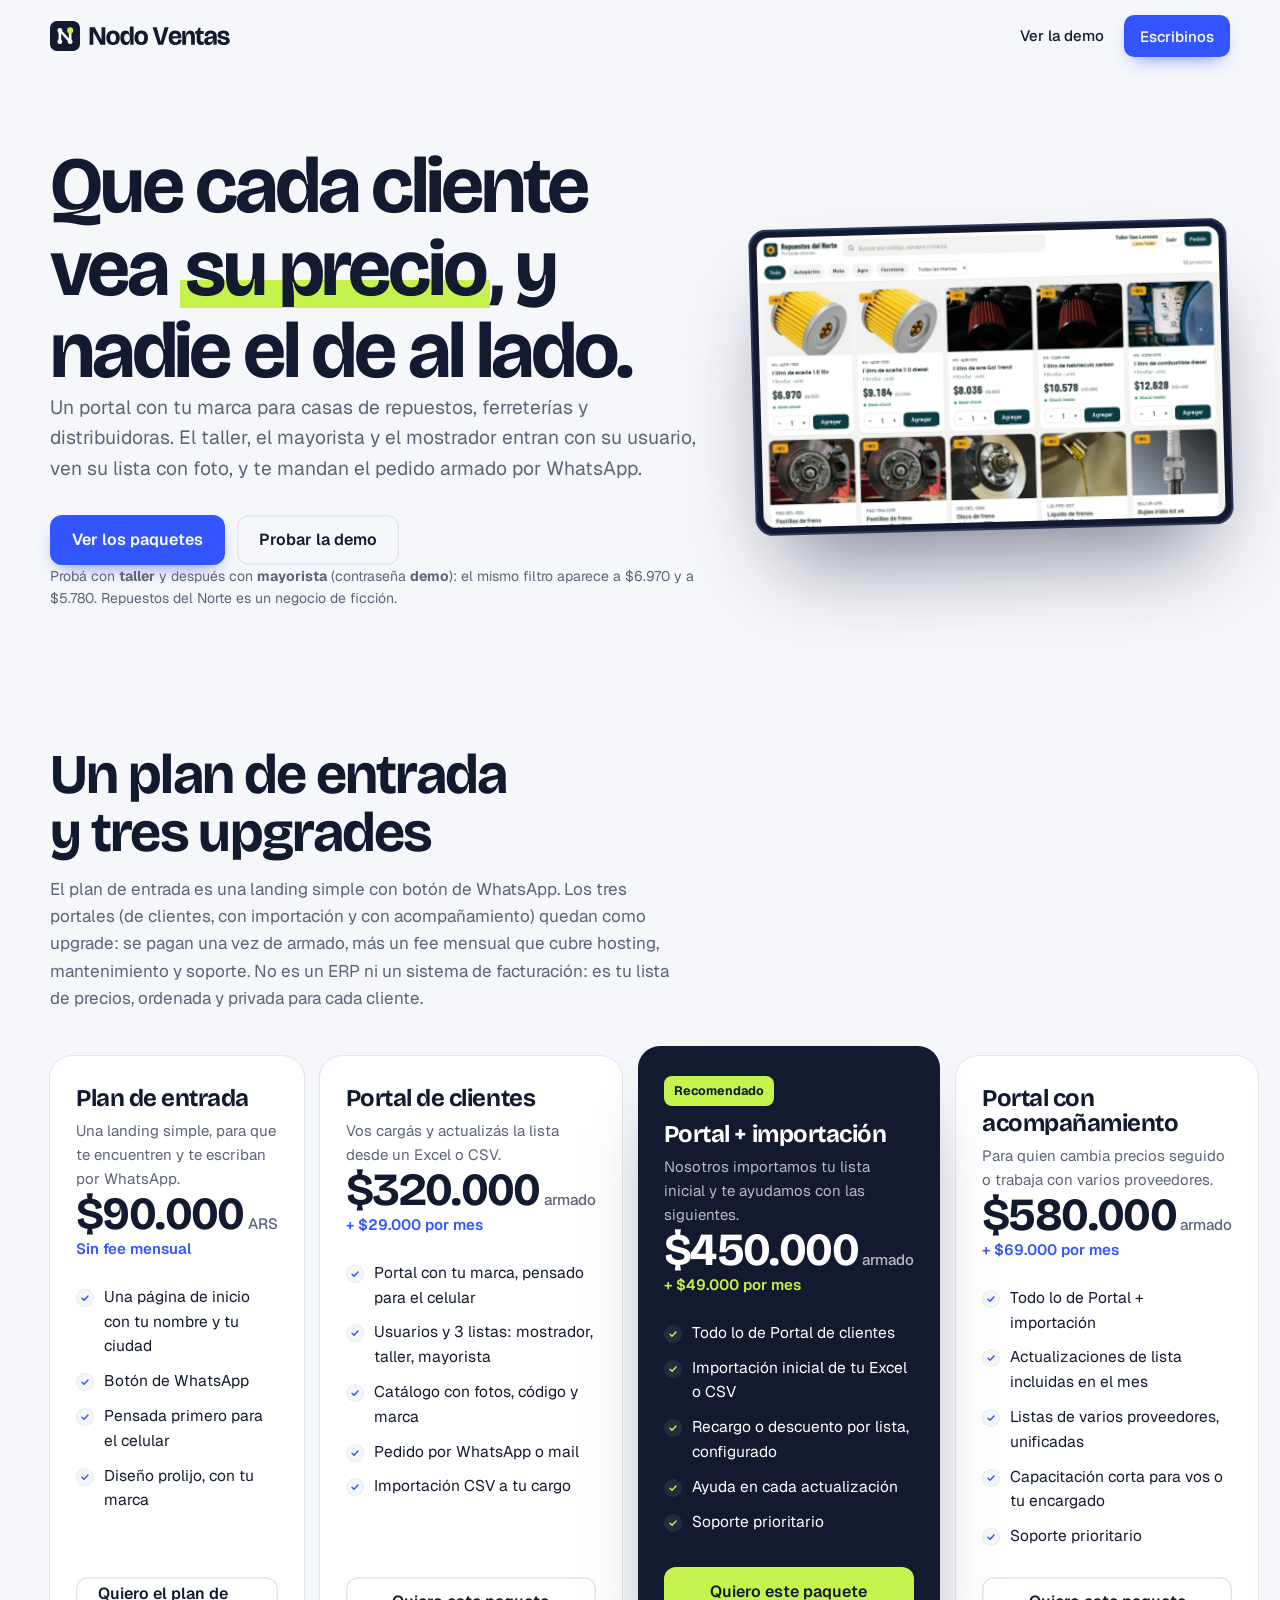
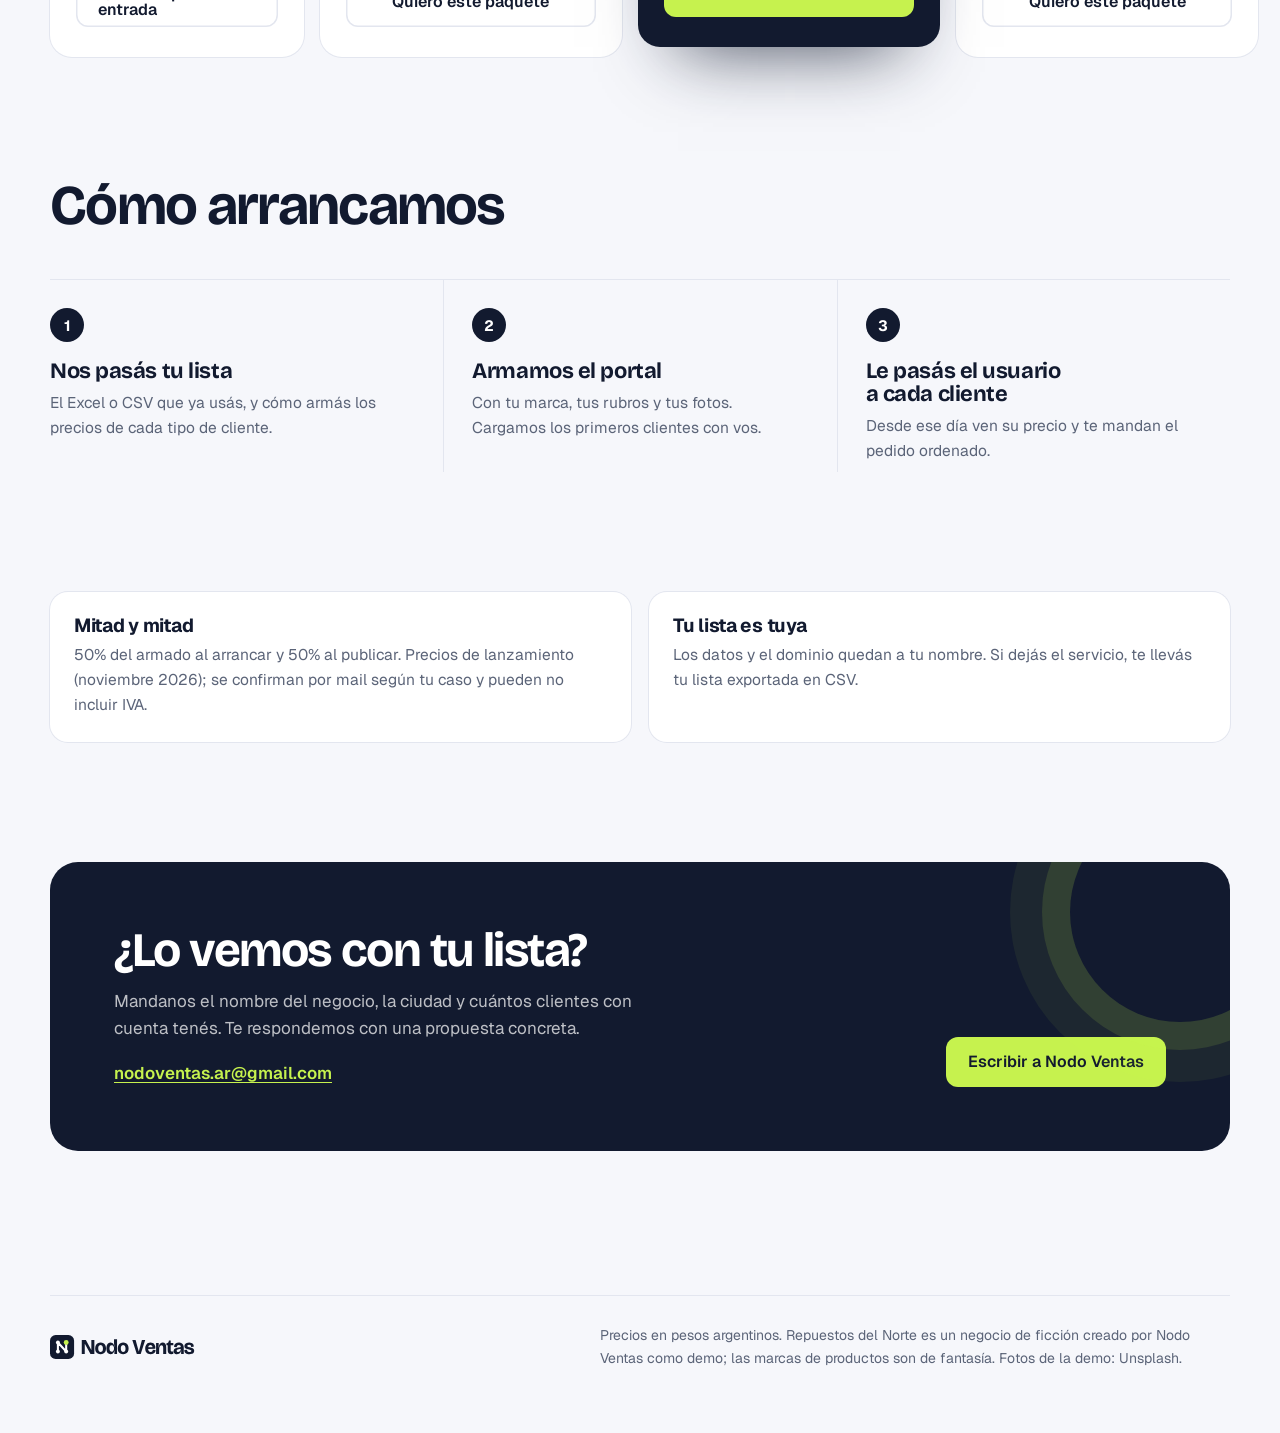
==== commit 25bd8a02: "Sumar el plan de entrada de ARS 90.000 en /oferta/ La landing simple con botón de WhatsApp queda com" ====
--- a/oferta/index.html
+++ b/oferta/index.html
@@ -29,7 +29,7 @@
       <div class="nv-wrap">
         <div>
           <h1>Que cada cliente vea <span class="nv-mark">su precio</span>, y nadie el de al lado.</h1>
-          <p class="nv-lead">Un portal con tu marca para casas de repuestos, ferreterías y distribuidoras. El taller, el mayorista y el mostrador entran con su usuario, ven su lista con foto y stock, y te mandan el pedido armado por WhatsApp.</p>
+          <p class="nv-lead">Un portal con tu marca para casas de repuestos, ferreterías y distribuidoras. El taller, el mayorista y el mostrador entran con su usuario, ven su lista con foto, y te mandan el pedido armado por WhatsApp.</p>
           <div class="nv-cta-row">
             <a class="nv-btn nv-btn-primary" href="#paquetes">Ver los paquetes</a>
             <a class="nv-btn nv-btn-line" href="../">Probar la demo</a>
@@ -43,10 +43,23 @@
     <section class="nv-section" id="paquetes">
       <div class="nv-wrap">
         <div class="nv-head">
-          <h2>Armado más un fee mensual chico</h2>
-          <p>El armado se paga una vez. El fee cubre hosting, mantenimiento y soporte. No es un ERP ni un sistema de facturación: es tu lista de precios, ordenada y privada para cada cliente.</p>
+          <h2>Un plan de entrada y tres upgrades</h2>
+          <p>El plan de entrada es una landing simple con botón de WhatsApp. Los tres portales (de clientes, con importación y con acompañamiento) quedan como upgrade: se pagan una vez de armado, más un fee mensual que cubre hosting, mantenimiento y soporte. No es un ERP ni un sistema de facturación: es tu lista de precios, ordenada y privada para cada cliente.</p>
         </div>
         <div class="nv-plans">
+          <article class="nv-plan">
+            <h3>Plan de entrada</h3>
+            <p class="nv-for">Una landing simple, para que te encuentren y te escriban por WhatsApp.</p>
+            <p class="nv-price">$90.000<small>ARS</small></p>
+            <p class="nv-fee">Sin fee mensual</p>
+            <ul>
+              <li>Una página de inicio con tu nombre y tu ciudad</li>
+              <li>Botón de WhatsApp</li>
+              <li>Pensada primero para el celular</li>
+              <li>Diseño prolijo, con tu marca</li>
+            </ul>
+            <a class="nv-btn nv-btn-line" href="mailto:nodoventas.ar@gmail.com?subject=Plan%20de%20entrada">Quiero el plan de entrada</a>
+          </article>
           <article class="nv-plan">
             <h3>Portal de clientes</h3>
             <p class="nv-for">Vos cargás y actualizás la lista desde un Excel o CSV.</p>
@@ -55,7 +68,7 @@
             <ul>
               <li>Portal con tu marca, pensado para el celular</li>
               <li>Usuarios y 3 listas: mostrador, taller, mayorista</li>
-              <li>Catálogo con fotos, código, marca y stock</li>
+              <li>Catálogo con fotos, código y marca</li>
               <li>Pedido por WhatsApp o mail</li>
               <li>Importación CSV a tu cargo</li>
             </ul>
--- a/nodo.css
+++ b/nodo.css
@@ -66,7 +66,8 @@
 .nv-head h2 { font-size: clamp(34px, 4.6vw, 56px); }
 .nv-head p { margin-top: 14px; color: var(--nv-slate); max-width: 58ch; }
 
-.nv-plans { display: grid; grid-template-columns: repeat(3, 1fr); gap: 18px; align-items: stretch; }
+.nv-plans { display: grid; grid-template-columns: repeat(4, 1fr); gap: 16px; align-items: stretch; }
+@media (max-width: 1200px) { .nv-plans { grid-template-columns: repeat(2, 1fr); } }
 .nv-plan { display: flex; flex-direction: column; background: var(--nv-white); border-radius: 22px; padding: 30px 26px; box-shadow: 0 0 0 1px var(--nv-line); }
 .nv-plan h3 { font-size: 24px; letter-spacing: -0.02em; }
 .nv-plan .nv-for { margin-top: 8px; color: var(--nv-slate); font-size: 15px; min-height: 3.2em; }
@@ -109,3 +110,12 @@
 .nv-footer .nv-wrap { display: flex; flex-wrap: wrap; justify-content: space-between; gap: 18px; align-items: center; border-top: 1px solid var(--nv-line); padding-top: 28px; }
 .nv-footer img { height: 24px; width: auto; }
 .nv-disclaimer { max-width: 70ch; }
+
+/* Página /video/ */
+.nv-watch { padding: 12px 0 72px; }
+.nv-watch .nv-wrap { display: flex; flex-direction: column; align-items: center; text-align: center; max-width: 640px; }
+.nv-watch h1 { font-size: clamp(32px, 5.2vw, 52px); margin-top: 8px; }
+.nv-watch .nv-lead { margin: 14px 0 28px; max-width: 42ch; }
+.nv-player { width: min(100%, calc(78svh * 9 / 16), 420px); aspect-ratio: 9 / 16; border-radius: 24px; overflow: hidden; background: #000; box-shadow: 0 32px 70px -24px rgba(18,26,47,.55); margin-bottom: 28px; }
+.nv-player video { width: 100%; height: 100%; display: block; object-fit: contain; background: #000; }
+.nv-watch .nv-cta-row { justify-content: center; margin-top: 0; }
